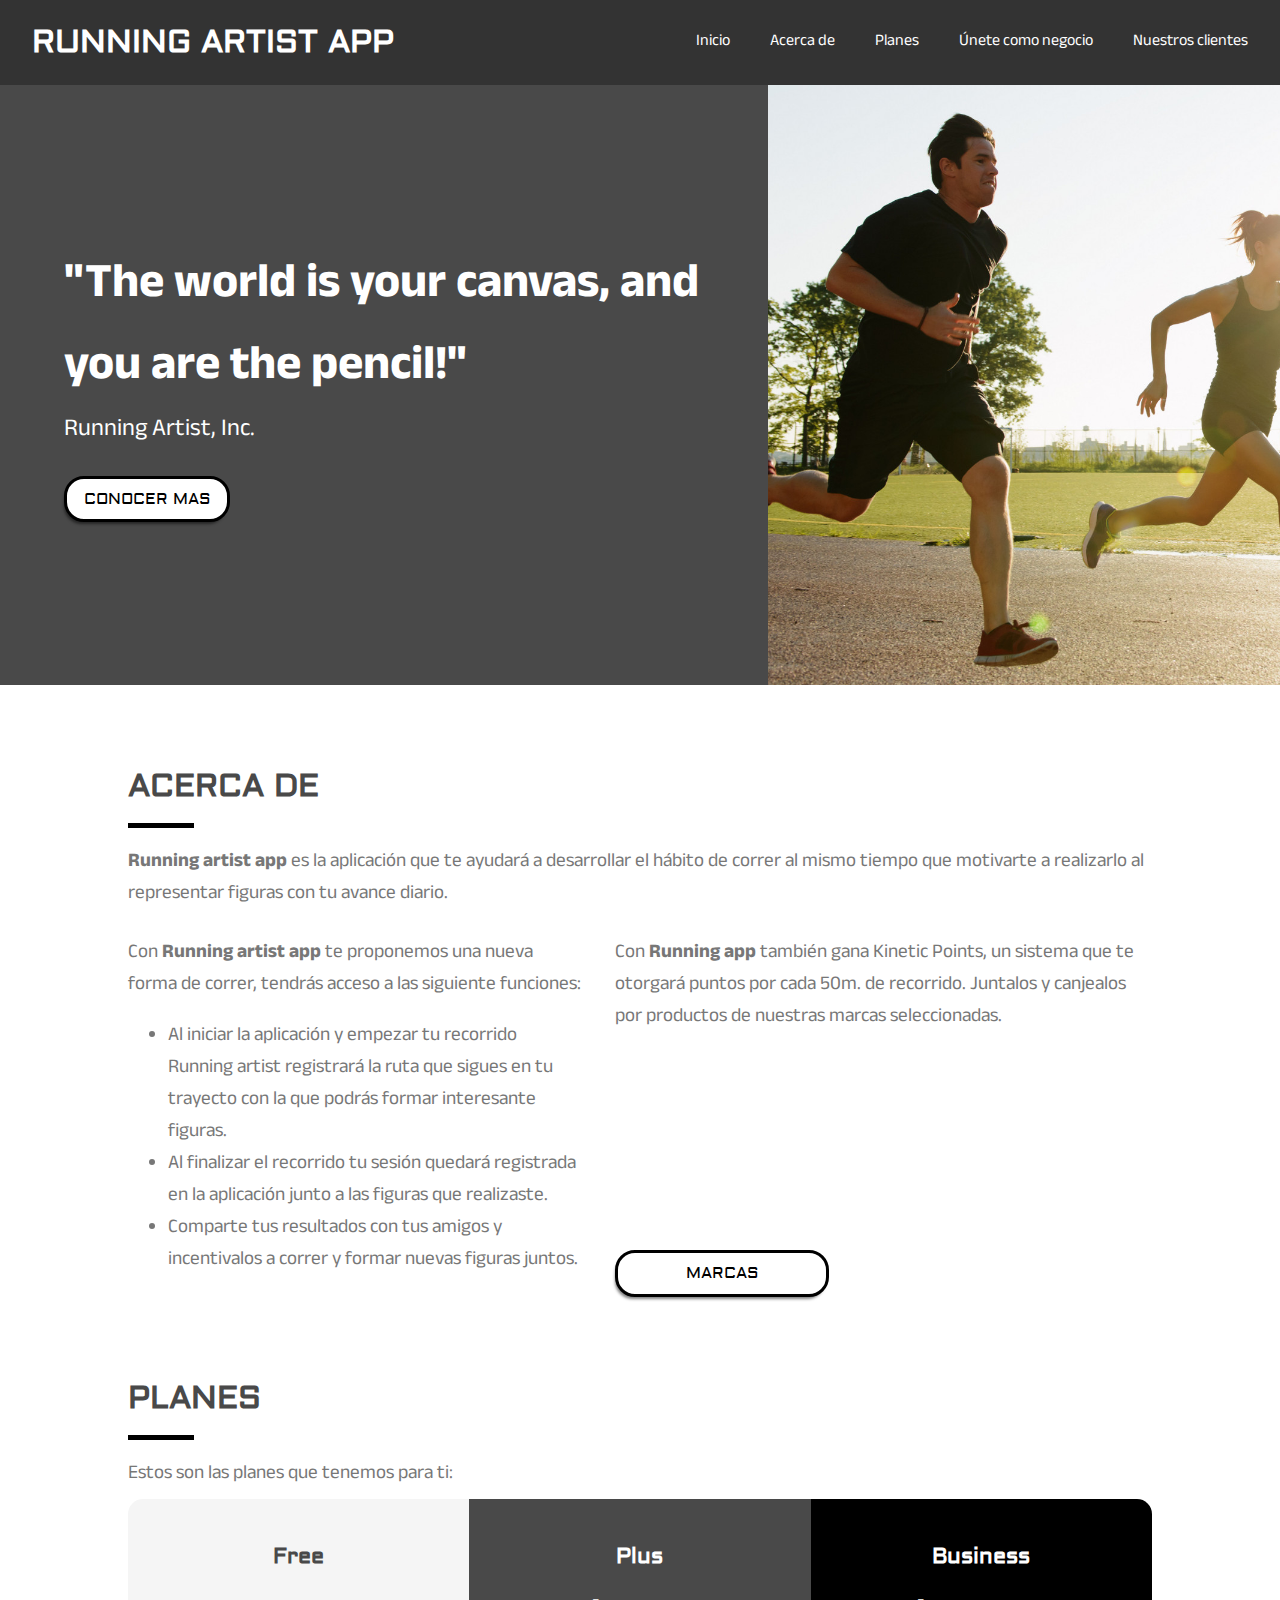
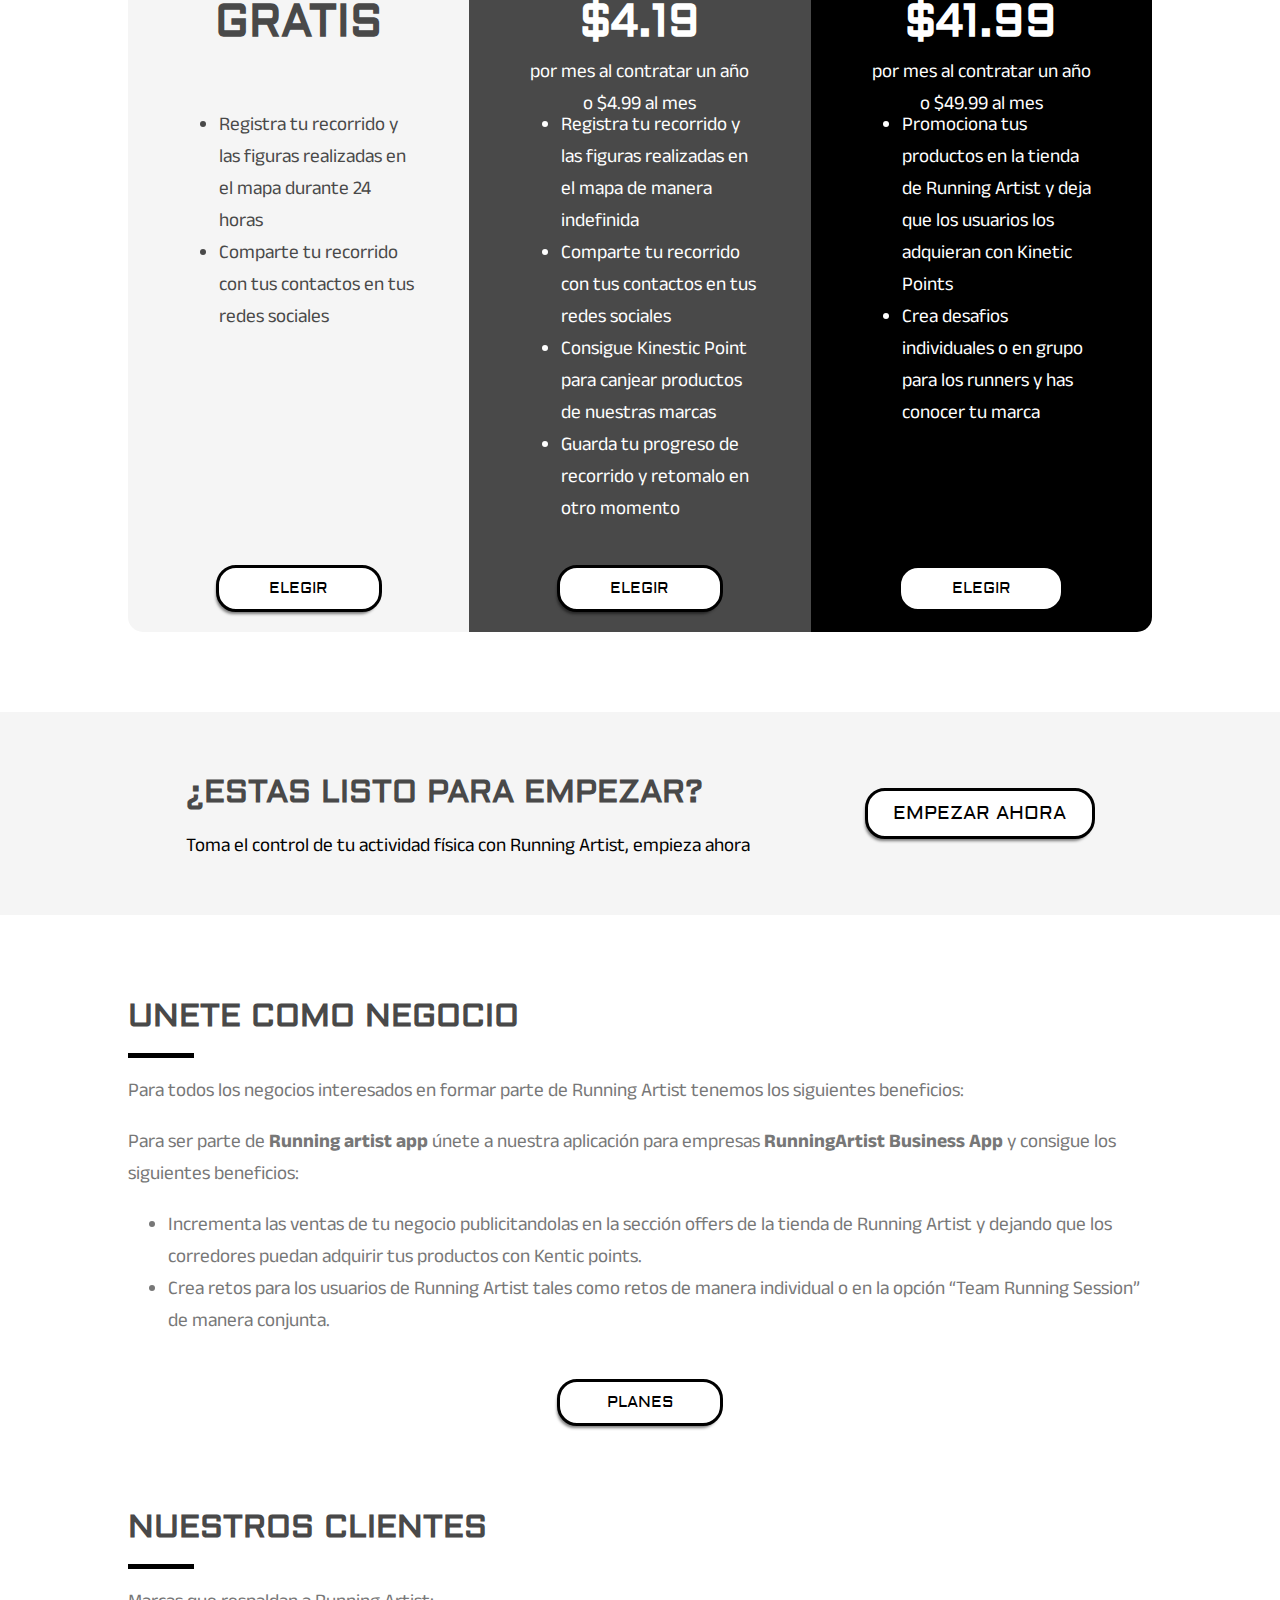
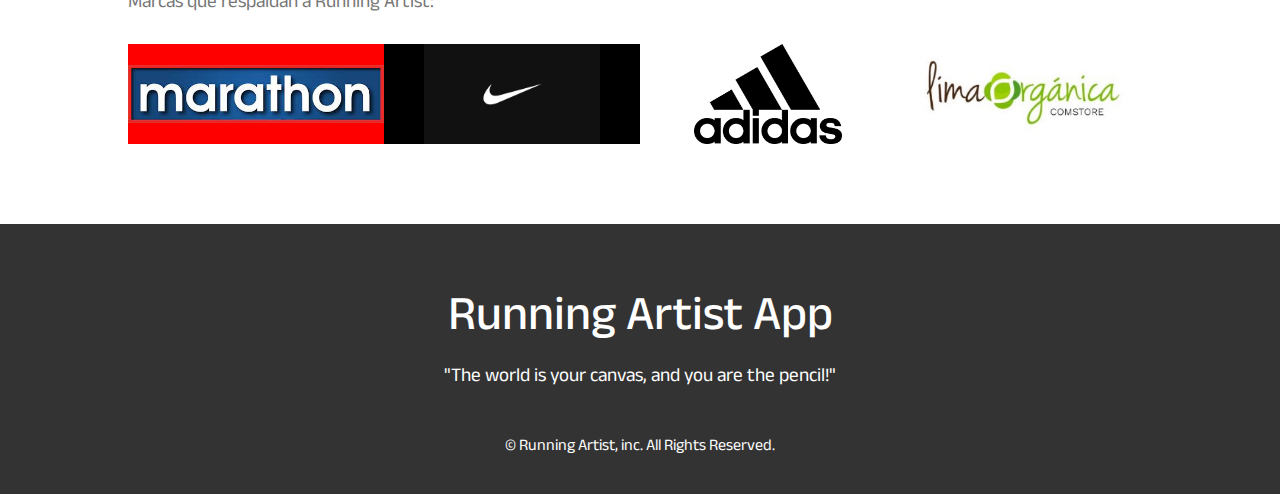
==== 7/landing-page-running-bio-ver/index.html @ c0a00f47 "feat: added landing page" ====
<!DOCTYPE html>
<html lang="en">

<head>
    <meta charset="UTF-8">
    <meta http-equiv="X-UA-Compatible" content="IE=edge">
    <meta name="viewport" content="width=device-width, initial-scale=1.0">
    <link rel="stylesheet" href="styles/style.css">
    <title>Running artist app</title>
</head>

<body>
    <div class="menu">
        <div><a href="#nav">Inicio</a></div>
        <div><a href="#about">Acerca de</a></div>
        <div><a href="#plan">Planes</a></div>
        <div><a href="#negocio">Únete como negocio</a></div>
        <div><a href="#clients">Nuestros clientes</a></div>
    </div>
    <div class="container">
        <nav class="navigation">
            <h1 class="navigation__title aldrich-text">RUNNING ARTIST APP</h1>
            <div class="navigation__content">
                <div class="navigation__content-inicio"><a href="#nav">Inicio</a></div>
                <div class="navigation__content-about"><a href="#about">Acerca de</a></div>
                <div class="navigation__content-plan"><a href="#plan">Planes</a></div>
                <div class="navigation__content-negocio"><a href="#negocio">Únete como negocio</a></div>
                <div class="navigation__content-our-clients"><a href="#clients">Nuestros clientes</a></div>
            </div>
            <div class="navigation__mobile">
                <span class="line1__navigation"></span>
                <span class="line2__navigation"></span>
                <span class="line3__navigation"></span>
            </div>
        </nav>
        <section class="hero">
            <div class="hero__content">
                <h1 class="hero__content-title" id="nav">"The world is your canvas, and you are the pencil!"</h1>
                <p class="hero__content-foot">Running Artist, Inc.</p>
                <div class="button_light aldrich-text"><a href="#call">CONOCER MAS</a></div>
            </div>
            <img src="images/pareja-corriendo.jpg" class="hero__image"></img>
        </section>
        <section class="content">
            <div class="content__about">
                <h2 class="content-title" id="about">ACERCA DE</h2>
                <div class="content-divider"></div>
                <p class="content-description"><b>Running artist app</b> es la aplicación que te ayudará a desarrollar
                    el hábito de correr al mismo tiempo que motivarte a realizarlo al representar figuras con tu avance
                    diario.</p>
                <div class="content__about-part">
                    <div class="content__about-part-one">
                        <p>Con <b>Running artist app</b> te proponemos una nueva forma de correr, tendrás acceso a las
                            siguiente funciones:</p>
                        <ul>
                            <li>Al iniciar la aplicación y empezar tu recorrido Running artist registrará la ruta que
                                sigues en tu trayecto con la que podrás formar interesante figuras.</li>
                            <li>Al finalizar el recorrido tu sesión quedará registrada en la aplicación junto a las
                                figuras que realizaste.</li>
                            <li>Comparte tus resultados con tus amigos y incentivalos a correr y formar nuevas figuras
                                juntos.</li>
                        </ul>
                    </div>
                    <div class="content__about-part-two">
                        <p>Con <b>Running app</b> también gana Kinetic Points, un sistema que te otorgará puntos por
                            cada 50m. de recorrido. Juntalos y canjealos por productos de nuestras marcas seleccionadas.
                        </p>
                        <div class="content__about-part-two__button button_light aldrich-text"><a href="#clients">MARCAS</a></div>
                    </div>
                </div>
            </div>
            <div class="content__plan">
                <h2 class="content-title" id="plan">PLANES</h2>
                <div class="content-divider"></div>
                <p class="content-description">Estos son las planes que tenemos para ti:</p>
                <div class="price-table">
                    <div class="price-table__free">
                        <div>
                            <div class="price-table__head">
                                <h3 class="price-table__free-head aldrich-text">Free</h3>
                                <h2 class="price-table-title aldrich-text">GRATIS</h2>
                            </div>
                            <ul class="price-table__free-description">
                                <li>Registra tu recorrido y las figuras realizadas en el mapa durante 24 horas</li>
                                <li>
                                    Comparte tu recorrido con tus contactos en tus redes sociales
                                </li>
                            </ul>
                        </div>
                        <div class="price-table__button button_light aldrich-text">ELEGIR</div>
                    </div>
                    <div class="price-table__plus">
                        <div>
                            <div class="price-table__head">
                                <h3 class="price-table__plus-head aldrich-text">Plus</h3>
                                <div class="price-table__plus-title">
                                    <h2 class="price-table-title aldrich-text">$4.19</h2>
                                    <p>por mes al contratar un año</p>
                                    <p>o $4.99 al mes</p>
                                </div>
                            </div>
                            <ul class="price-table__plus-description">
                                <li>Registra tu recorrido y las figuras realizadas en el mapa de manera indefinida</li>
                                <li>
                                    Comparte tu recorrido con tus contactos en tus redes sociales
                                </li>
                                <li>Consigue Kinestic Point para canjear productos de nuestras marcas</li>
                                <li>Guarda tu progreso de recorrido y retomalo en otro momento</li>
                            </ul>
                        </div>
                        <div class="price-table__button button_light aldrich-text">ELEGIR</div>
                    </div>
                    <div class="price-table__business">
                        <div>
                            <div class="price-table__head">
                                <h3 class="price-table__business-head aldrich-text">Business</h3>
                                <div class="price-table__business-title">
                                    <h2 class="price-table-title aldrich-text">$41.99</h2>
                                    <p>por mes al contratar un año</p>
                                    <p>o $49.99 al mes</p>
                                </div>
                            </div>
                            <ul class="price-table__business-description">
                                <li>Promociona tus productos en la tienda de Running Artist y deja que los usuarios los
                                    adquieran con Kinetic Points</li>
                                <li>Crea desafios individuales o en grupo para los runners y has conocer tu marca</li>
                            </ul>
                        </div>
                        <div class="price-table__button button_light aldrich-text">ELEGIR</div>
                    </div>
                </div>
            </div>
            <div class="content__call-to-action">
                <div>
                    <div>
                        <h2 class="content-title" id="call">¿ESTAS LISTO PARA EMPEZAR?</h2>
                        <p>Toma el control de tu actividad física con Running Artist, empieza ahora</p>
                    </div>
                    <div class="content__call-to-action__button button_light aldrich-text">EMPEZAR AHORA</div>
                </div>
            </div>
            <div class="content__negocio">
                <h2 class="content-title" id="negocio">UNETE COMO NEGOCIO</h2>
                <div class="content-divider"></div>
                <div>
                    <p class="content-description">Para todos los negocios interesados en formar parte de Running Artist
                        tenemos los siguientes beneficios:</p>
                    <p class="content-description">Para ser parte de <b>Running artist app</b> únete a nuestra
                        aplicación para empresas <b>RunningArtist Business App</b> y consigue los siguientes beneficios:
                    </p>
                    <ul class="content-description">
                        <li>Incrementa las ventas de tu negocio publicitandolas en la sección offers de la tienda de
                            Running Artist y dejando que los corredores puedan adquirir tus productos con Kentic points.
                        </li>
                        <li>Crea retos para los usuarios de Running Artist tales como retos de manera individual o en la
                            opción “Team Running Session” de manera conjunta.</li>
                    </ul>
                </div>
                <div class="content__negocio-button button_light aldrich-text"><a href="#plan">PLANES</a></div>
            </div>
            <div class="content__our-clients">
                <h2 class="content-title" id="clients">NUESTROS CLIENTES</h2>
                <div class="content-divider"></div>
                <p class="content-description">Marcas que respaldan a Running Artist:</p>
                <div class="clients-table">
                    <img src="images/marathon.jpg" class="clients-table-maraton"></img>
                    <img src="images/nike.jpg" class="clients-table-nike"></img>
                    <img src="images/adidas.png" class="clients-table-adidas"></img>
                    <img src="images/limaorganica.jpg" class="clients-table-lima-organica"></img>
                </div>
            </div>
        </section>
        <footer class="footer">
            <div>
                <h2 class="footer-title">Running Artist App</h2>
                <p class="footer-description">"The world is your canvas, and you are the pencil!"</p>
                <p class="footer-foot">© Running Artist, inc. All Rights Reserved.</p>
            </div>
        </footer>
    </div>
    <script src="js/app.js"></script>
</body>

</html>
---- 7/landing-page-running-bio-ver/styles/style.css ----
@import url('https://fonts.googleapis.com/css2?family=Aldrich&family=Anek+Devanagari:wght@300;400;700&display=swap');

:root {
    --dark-gray: #333333;
    --text-gray: #777777;
    --gray: #494949;
    --light-gray: #A4A4A4;
    --extra-light-gray: #F5F5F5;
    --black: #000;
    --white: #fff;
}

body {
    margin: 0;
    padding: 0;
    font-family: 'Anek Devanagari', sans-serif;
}

a {
    color: #000;
    text-decoration: none;
}

body::-webkit-scrollbar {
    width: 8px;
}
  
body::-webkit-scrollbar-track {
    background: var(--extra-light-gray);
}
  
body::-webkit-scrollbar-thumb {
    background-color: var(--light-gray);
    border-radius: 25px;
}

.aldrich-text {
    font-family: 'Aldrich', sans-serif;
}

.navigation {
    display: flex;
    position: sticky;
    z-index: 3;
    top: 0;
    padding: 0 2rem;
    justify-content: space-between;
    align-items: center;
    background-color: var(--dark-gray);
    color: var(--white);
}

.navigation__content {
    display: flex;
    gap: 2.5rem;
    align-items: center;
}

.navigation a {
    color: #fff;
    text-decoration: none;
}

/*hamburguer menu*/
.navigation__mobile {
    width: 30px;
    height: 30px;
    display: none;
    cursor: pointer;
}

.navigation__mobile span {
    display: block;
    width: 100%;
    height: 2px;
    background: var(--white);
    margin-top: 6px;
    transform-origin: 0 100%;
    transition: all 300ms;
}

.activeline1__navigation {
    transform: rotate(45deg) translate(-2px, 1px);
}

.activeline2__navigation {
    opacity: 0;
    margin-left: -30px;
}

.activeline3__navigation {
    transform: rotate(-45deg) translate(-4px, 2px);
}

.menu {
    display: none;
    transition: all 300ms;
}

.menu div {
    margin-bottom: 1rem;
}

.menu a {
    font-size: 1.2rem;
    color: white;
}

.menu__active {
    display: block;
    position: fixed;
    z-index: 2;
    height: 100vh;
    min-height: 120px;
    width: 260px;
    padding: 5rem 2rem;
    box-sizing: border-box;
    background-color: var(--dark-gray);
}

.hero {
    display: flex;
}

.hero__content {
    display: flex;
    flex-direction: column;
    justify-content: center;
    width: 65%;
    padding: 0 5%;
    background-color: var(--gray);
    color: var(--white);
}

.hero__content-title {
    margin: 0;
    font-size: 3rem;
}

.hero__content-foot {
    font-size: 1.5rem;
    margin-top: 0;
}

.button_light {
    background-color: var(--white);
    color: var(--black);
    text-align: center;
    width: 10rem;
    padding: 0.6rem 0;
    border: 3px var(--black) solid;
    border-radius: 20px;
    box-shadow: -2px 4px 3px -2px rgba(0,0,0,0.5);
    cursor: pointer;
}

.hero__image {
    width: 40%;
    height: 600px;
    object-fit: cover;
    object-position: -90px;
}

.content {
    padding: 0 10%;
    font-size: 1.2rem;
}

.content > div {
    margin-top: 5rem;
}

.content-title {
    font-family: 'Aldrich', sans-serif;
    font-size: 2rem;
    color: var(--gray);
    margin-bottom: 1rem;
}

.content-divider {
    height: 5px;
    width: 66px;
    background-color: var(--black);
}

.content__about {
    color: var(--text-gray);
}

.content-description {
    line-height: 2rem;
    margin-bottom: 0.5rem;
    color: var(--text-gray);
}

.content__about-part {
    display: flex;
    gap: 30px;
}

.content__about-part-two {
    position: relative;
    z-index: -1;
    min-height: 140px;
}

.content__about-part-two__button {
    position: absolute;
    bottom: 0;
    z-index: -1;
    font-size: 1rem;
    width: 13rem;
}

.price-table {
    display: flex;
}

.price-table > div {
    padding: 2% 5%;
    width: 33%;
    display: flex;
    flex-direction: column;
    justify-content: space-between;
}

.price-table ul {
    margin-bottom: 2.4rem;
}

.price-table__button {
    font-size: 1rem;
    align-self: center;
}

.price-table__head {
    text-align: center;
    height: 150px;
}

.price-table__head p {
    margin: 0;
}

.price-table__free {
    background-color: var(--extra-light-gray);
    color: var(--gray);
    border-radius: 15px 0 0 15px;
}

.price-table-title {
    font-size: 2.8rem;
    margin-top: 0;
    margin-bottom: 0.5rem;
}

.price-table__plus {
    background-color: var(--gray);
    color: var(--white);
}

.price-table__business {
    background-color: var(--black);
    color: var(--white);
    border-radius: 0 15px 15px 0;
}

.content__negocio-button {
    margin: 2.5rem auto 0 auto;
    font-size: 1rem;
}

.content__call-to-action {
    background-color: var(--extra-light-gray);
    width: 100vw;
    margin-left: calc(50% - 50vw);
    padding: 2rem 0;
}

.content__call-to-action > div {
    padding: 0 10%;
    font-size: 1.2rem;
    display: flex;
    justify-content: space-around;
    align-items: center;
}

.content__call-to-action__button {
    width: 14rem;
}

.clients-table {
    margin-top: 1.5rem;
    display: flex;
}

.clients-table img {
    width: 25%;
    height: 100px;
    object-fit: contain;
}

.clients-table-maraton {
    background-color: red;
}

.clients-table-nike {
    background-color: var(--black);
}

.footer {
    margin-top: 5rem;
    background-color: var(--dark-gray);
    height: 30vh;
    text-align: center;
    display: flex;
    flex-direction: column;
}

.footer > div {
    color: var(--white);
    margin: auto 0;
}

.footer-title {
    font-size: 3rem;
    font-weight: 500;
    margin-bottom: 0;
}

.footer-description {
    font-size: 1.2rem;
    margin-top: 0;
    margin-bottom: 2.5rem;
}

@media screen and (max-width: 700px) {
    .navigation__content {
        display: none;
    }

    .navigation__mobile {
        display: inline;
    }

    .content__about-part {
        flex-direction: column;
        gap: 0;
    }
    
    .price-table {
        flex-direction: column;
    }

    .price-table > div {
        width: 93%;
    }

    .price-table__free {
        border-radius: 15px 15px 0 0;
    }

    .price-table__business {
        border-radius: 0 0 15px 15px;
    }

    .price-table__button {
        margin-bottom: 1.5rem;
    }
}
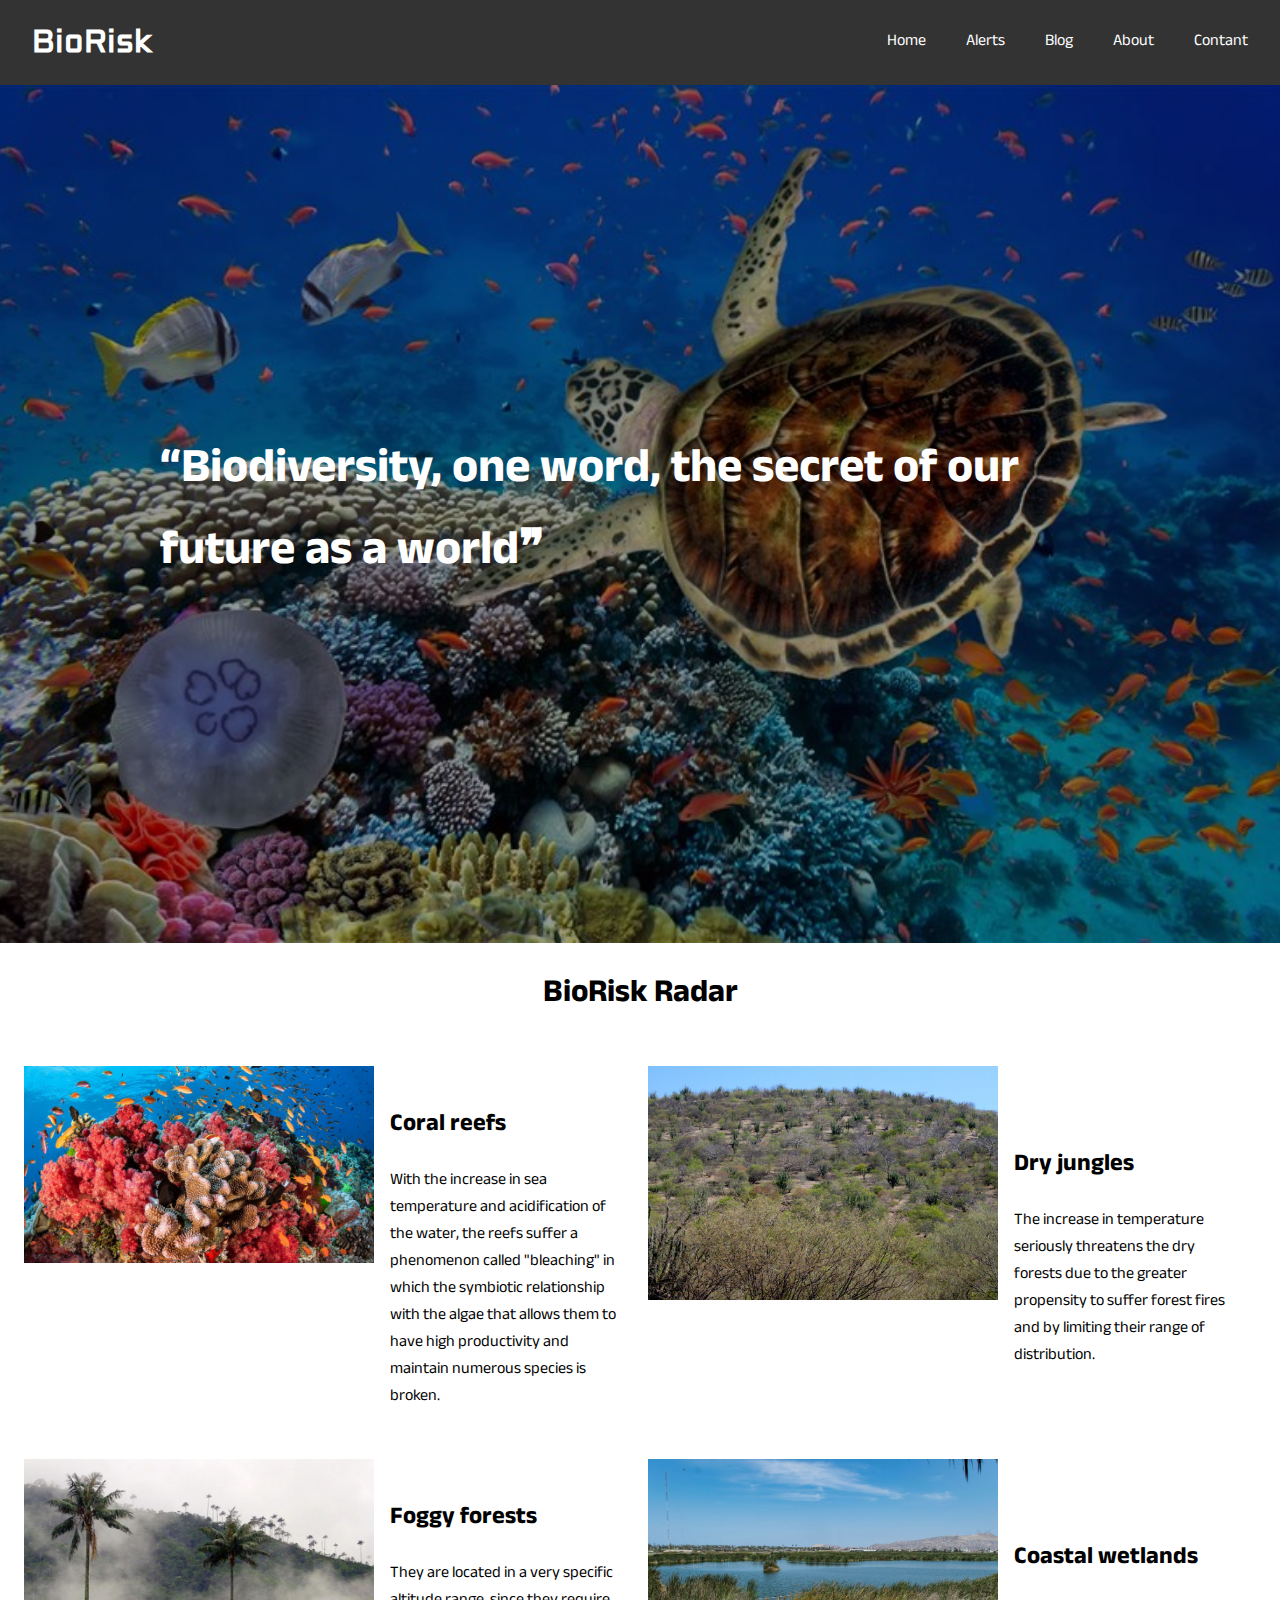
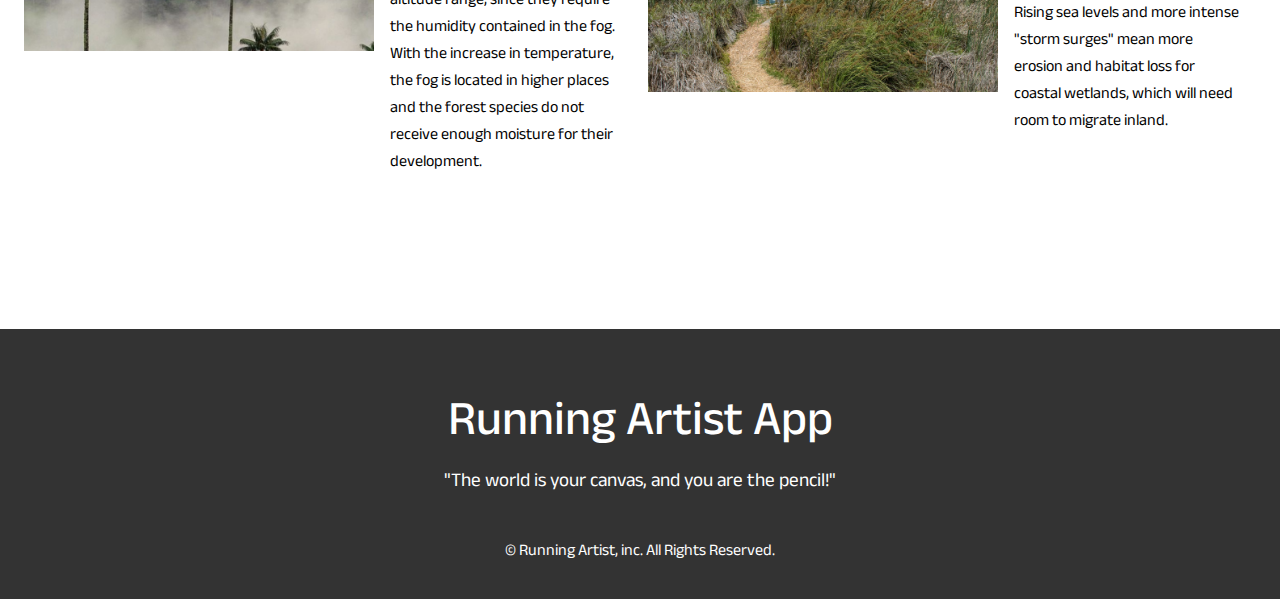
==== commit 1f4065e8: "finish" ====
--- a/7/landing-page-running-bio-ver/index.html
+++ b/7/landing-page-running-bio-ver/index.html
@@ -11,21 +11,21 @@
 
 <body>
     <div class="menu">
-        <div><a href="#nav">Inicio</a></div>
-        <div><a href="#about">Acerca de</a></div>
-        <div><a href="#plan">Planes</a></div>
-        <div><a href="#negocio">Únete como negocio</a></div>
-        <div><a href="#clients">Nuestros clientes</a></div>
+        <div class="navigation__content-inicio"><a href="#nav">Home</a></div>
+        <div class="navigation__content-about"><a href="#about">Alerts</a></div>
+        <div class="navigation__content-plan"><a href="#plan">Blog</a></div>
+        <div class="navigation__content-negocio"><a href="#negocio">About</a></div>
+        <div class="navigation__content-our-clients"><a href="#clients">Contant</a></div>
     </div>
     <div class="container">
         <nav class="navigation">
-            <h1 class="navigation__title aldrich-text">RUNNING ARTIST APP</h1>
+            <h1 class="navigation__title aldrich-text">BioRisk</h1>
             <div class="navigation__content">
-                <div class="navigation__content-inicio"><a href="#nav">Inicio</a></div>
-                <div class="navigation__content-about"><a href="#about">Acerca de</a></div>
-                <div class="navigation__content-plan"><a href="#plan">Planes</a></div>
-                <div class="navigation__content-negocio"><a href="#negocio">Únete como negocio</a></div>
-                <div class="navigation__content-our-clients"><a href="#clients">Nuestros clientes</a></div>
+                <div class="navigation__content-inicio"><a href="#nav">Home</a></div>
+                <div class="navigation__content-about"><a href="#about">Alerts</a></div>
+                <div class="navigation__content-plan"><a href="#plan">Blog</a></div>
+                <div class="navigation__content-negocio"><a href="#negocio">About</a></div>
+                <div class="navigation__content-our-clients"><a href="#clients">Contant</a></div>
             </div>
             <div class="navigation__mobile">
                 <span class="line1__navigation"></span>
@@ -35,138 +35,61 @@
         </nav>
         <section class="hero">
             <div class="hero__content">
-                <h1 class="hero__content-title" id="nav">"The world is your canvas, and you are the pencil!"</h1>
-                <p class="hero__content-foot">Running Artist, Inc.</p>
-                <div class="button_light aldrich-text"><a href="#call">CONOCER MAS</a></div>
+                <h2 class="hero__content-title" id="nav">“Biodiversity, one word, the secret of our future as a world❞</h2>
             </div>
-            <img src="images/pareja-corriendo.jpg" class="hero__image"></img>
         </section>
-        <section class="content">
-            <div class="content__about">
-                <h2 class="content-title" id="about">ACERCA DE</h2>
-                <div class="content-divider"></div>
-                <p class="content-description"><b>Running artist app</b> es la aplicación que te ayudará a desarrollar
-                    el hábito de correr al mismo tiempo que motivarte a realizarlo al representar figuras con tu avance
-                    diario.</p>
-                <div class="content__about-part">
-                    <div class="content__about-part-one">
-                        <p>Con <b>Running artist app</b> te proponemos una nueva forma de correr, tendrás acceso a las
-                            siguiente funciones:</p>
-                        <ul>
-                            <li>Al iniciar la aplicación y empezar tu recorrido Running artist registrará la ruta que
-                                sigues en tu trayecto con la que podrás formar interesante figuras.</li>
-                            <li>Al finalizar el recorrido tu sesión quedará registrada en la aplicación junto a las
-                                figuras que realizaste.</li>
-                            <li>Comparte tus resultados con tus amigos y incentivalos a correr y formar nuevas figuras
-                                juntos.</li>
-                        </ul>
+        <section class="radar">
+            <h2 class="radar_title">BioRisk Radar</h2>
+            <div class="cards">
+                <div class="card">
+                    <div class="card_image">
+                        <img src="images/coral-reefs.jpg" width="350" alt="Image of Coral reefs">
                     </div>
-                    <div class="content__about-part-two">
-                        <p>Con <b>Running app</b> también gana Kinetic Points, un sistema que te otorgará puntos por
-                            cada 50m. de recorrido. Juntalos y canjealos por productos de nuestras marcas seleccionadas.
+                    <div class="card_content">
+                        <h3 class="card_content-title">Coral reefs</h3>
+                        <p class="card_content-summary">
+                            With the increase in sea temperature and acidification of the water, the reefs suffer a phenomenon called 
+                            "bleaching" in which the symbiotic relationship with the algae that allows them to have high productivity 
+                            and maintain numerous species is broken.
                         </p>
-                        <div class="content__about-part-two__button button_light aldrich-text"><a href="#clients">MARCAS</a></div>
                     </div>
                 </div>
-            </div>
-            <div class="content__plan">
-                <h2 class="content-title" id="plan">PLANES</h2>
-                <div class="content-divider"></div>
-                <p class="content-description">Estos son las planes que tenemos para ti:</p>
-                <div class="price-table">
-                    <div class="price-table__free">
-                        <div>
-                            <div class="price-table__head">
-                                <h3 class="price-table__free-head aldrich-text">Free</h3>
-                                <h2 class="price-table-title aldrich-text">GRATIS</h2>
-                            </div>
-                            <ul class="price-table__free-description">
-                                <li>Registra tu recorrido y las figuras realizadas en el mapa durante 24 horas</li>
-                                <li>
-                                    Comparte tu recorrido con tus contactos en tus redes sociales
-                                </li>
-                            </ul>
-                        </div>
-                        <div class="price-table__button button_light aldrich-text">ELEGIR</div>
+                <div class="card">
+                    <div class="card_image">
+                        <img src="images/dry-jungles.jpg" width="350" alt="Image of dry jungles">
                     </div>
-                    <div class="price-table__plus">
-                        <div>
-                            <div class="price-table__head">
-                                <h3 class="price-table__plus-head aldrich-text">Plus</h3>
-                                <div class="price-table__plus-title">
-                                    <h2 class="price-table-title aldrich-text">$4.19</h2>
-                                    <p>por mes al contratar un año</p>
-                                    <p>o $4.99 al mes</p>
-                                </div>
-                            </div>
-                            <ul class="price-table__plus-description">
-                                <li>Registra tu recorrido y las figuras realizadas en el mapa de manera indefinida</li>
-                                <li>
-                                    Comparte tu recorrido con tus contactos en tus redes sociales
-                                </li>
-                                <li>Consigue Kinestic Point para canjear productos de nuestras marcas</li>
-                                <li>Guarda tu progreso de recorrido y retomalo en otro momento</li>
-                            </ul>
-                        </div>
-                        <div class="price-table__button button_light aldrich-text">ELEGIR</div>
-                    </div>
-                    <div class="price-table__business">
-                        <div>
-                            <div class="price-table__head">
-                                <h3 class="price-table__business-head aldrich-text">Business</h3>
-                                <div class="price-table__business-title">
-                                    <h2 class="price-table-title aldrich-text">$41.99</h2>
-                                    <p>por mes al contratar un año</p>
-                                    <p>o $49.99 al mes</p>
-                                </div>
-                            </div>
-                            <ul class="price-table__business-description">
-                                <li>Promociona tus productos en la tienda de Running Artist y deja que los usuarios los
-                                    adquieran con Kinetic Points</li>
-                                <li>Crea desafios individuales o en grupo para los runners y has conocer tu marca</li>
-                            </ul>
-                        </div>
-                        <div class="price-table__button button_light aldrich-text">ELEGIR</div>
+                    <div class="card_content">
+                        <h3 class="card_content-title">Dry jungles</h3>
+                        <p class="card_content-summary">
+                            The increase in temperature seriously threatens the dry forests due to the greater propensity to suffer forest 
+                            fires and by limiting their range of distribution.
+                        </p>
                     </div>
                 </div>
-            </div>
-            <div class="content__call-to-action">
-                <div>
-                    <div>
-                        <h2 class="content-title" id="call">¿ESTAS LISTO PARA EMPEZAR?</h2>
-                        <p>Toma el control de tu actividad física con Running Artist, empieza ahora</p>
+                <div class="card">
+                    <div class="card_image">
+                        <img src="images/foggy-forests.jpg" width="350" alt="Image of foggy forests">
                     </div>
-                    <div class="content__call-to-action__button button_light aldrich-text">EMPEZAR AHORA</div>
+                    <div class="card_content">
+                        <h3 class="card_content-title">Foggy forests</h3>
+                        <p class="card_content-summary">
+                            They are located in a very specific altitude range, since they require the humidity contained in the fog. 
+                            With the increase in temperature, the fog is located in higher places and the forest species do not receive 
+                            enough moisture for their development.
+                        </p>
+                    </div>
                 </div>
-            </div>
-            <div class="content__negocio">
-                <h2 class="content-title" id="negocio">UNETE COMO NEGOCIO</h2>
-                <div class="content-divider"></div>
-                <div>
-                    <p class="content-description">Para todos los negocios interesados en formar parte de Running Artist
-                        tenemos los siguientes beneficios:</p>
-                    <p class="content-description">Para ser parte de <b>Running artist app</b> únete a nuestra
-                        aplicación para empresas <b>RunningArtist Business App</b> y consigue los siguientes beneficios:
-                    </p>
-                    <ul class="content-description">
-                        <li>Incrementa las ventas de tu negocio publicitandolas en la sección offers de la tienda de
-                            Running Artist y dejando que los corredores puedan adquirir tus productos con Kentic points.
-                        </li>
-                        <li>Crea retos para los usuarios de Running Artist tales como retos de manera individual o en la
-                            opción “Team Running Session” de manera conjunta.</li>
-                    </ul>
-                </div>
-                <div class="content__negocio-button button_light aldrich-text"><a href="#plan">PLANES</a></div>
-            </div>
-            <div class="content__our-clients">
-                <h2 class="content-title" id="clients">NUESTROS CLIENTES</h2>
-                <div class="content-divider"></div>
-                <p class="content-description">Marcas que respaldan a Running Artist:</p>
-                <div class="clients-table">
-                    <img src="images/marathon.jpg" class="clients-table-maraton"></img>
-                    <img src="images/nike.jpg" class="clients-table-nike"></img>
-                    <img src="images/adidas.png" class="clients-table-adidas"></img>
-                    <img src="images/limaorganica.jpg" class="clients-table-lima-organica"></img>
+                <div class="card">
+                    <div class="card_image">
+                        <img src="images/coastal-wetlands.jpg" width="350" alt="Image of coastal wetlands">
+                    </div>
+                    <div class="card_content">
+                        <h3 class="card_content-title">Coastal wetlands</h3>
+                        <p class="card_content-summary">
+                            Rising sea levels and more intense "storm surges" mean more erosion and habitat loss for coastal wetlands, 
+                            which will need room to migrate inland.
+                        </p>
+                    </div>
                 </div>
             </div>
         </section>
--- a/7/landing-page-running-bio-ver/styles/style.css
+++ b/7/landing-page-running-bio-ver/styles/style.css
@@ -119,27 +119,80 @@
 }
 
 .hero {
-    display: flex;
+    background-image: url("../images/biodiversity.jpeg");
+    background-repeat: no-repeat;
+    background-size: cover;
+    background-position: center;
+    height: calc(100vh - 42px);
 }
 
 .hero__content {
+    width: 100%;
+    height: 100%;
+    background-color: rgba(0,0,0,0.4);
     display: flex;
     flex-direction: column;
     justify-content: center;
-    width: 65%;
-    padding: 0 5%;
-    background-color: var(--gray);
+    align-items: center;
     color: var(--white);
 }
 
 .hero__content-title {
     margin: 0;
     font-size: 3rem;
+    width: 60rem;
 }
 
 .hero__content-foot {
     font-size: 1.5rem;
     margin-top: 0;
+}
+
+.radar_title {
+    text-align: center;
+    font-size: 2rem;
+    font-weight: bold;
+}
+
+.cards {
+    padding: 1rem 1.5rem 2.5rem;
+    display: grid;
+    grid-template-columns: repeat(1, 1fr);
+    gap: 1rem;
+}
+
+@media (min-width: 920px) {
+    .cards {
+        display: grid;
+        grid-template-columns: repeat(2, 1fr);
+    }
+}
+
+.card {
+    display: grid;
+    grid-template-rows: repeat(2, auto);
+}
+
+@media(min-width: 920px) {
+    .card {
+        display: flex;
+    }
+}
+
+.card_image {
+    height: 100%;
+}
+
+.card_content {
+    display: flex;
+    flex-direction: column;
+    justify-content: center;
+    padding: 1rem 1rem;
+}
+
+.card_content-title {
+    font-size: 1.5rem;
+    margin-bottom: 5px;
 }
 
 .button_light {
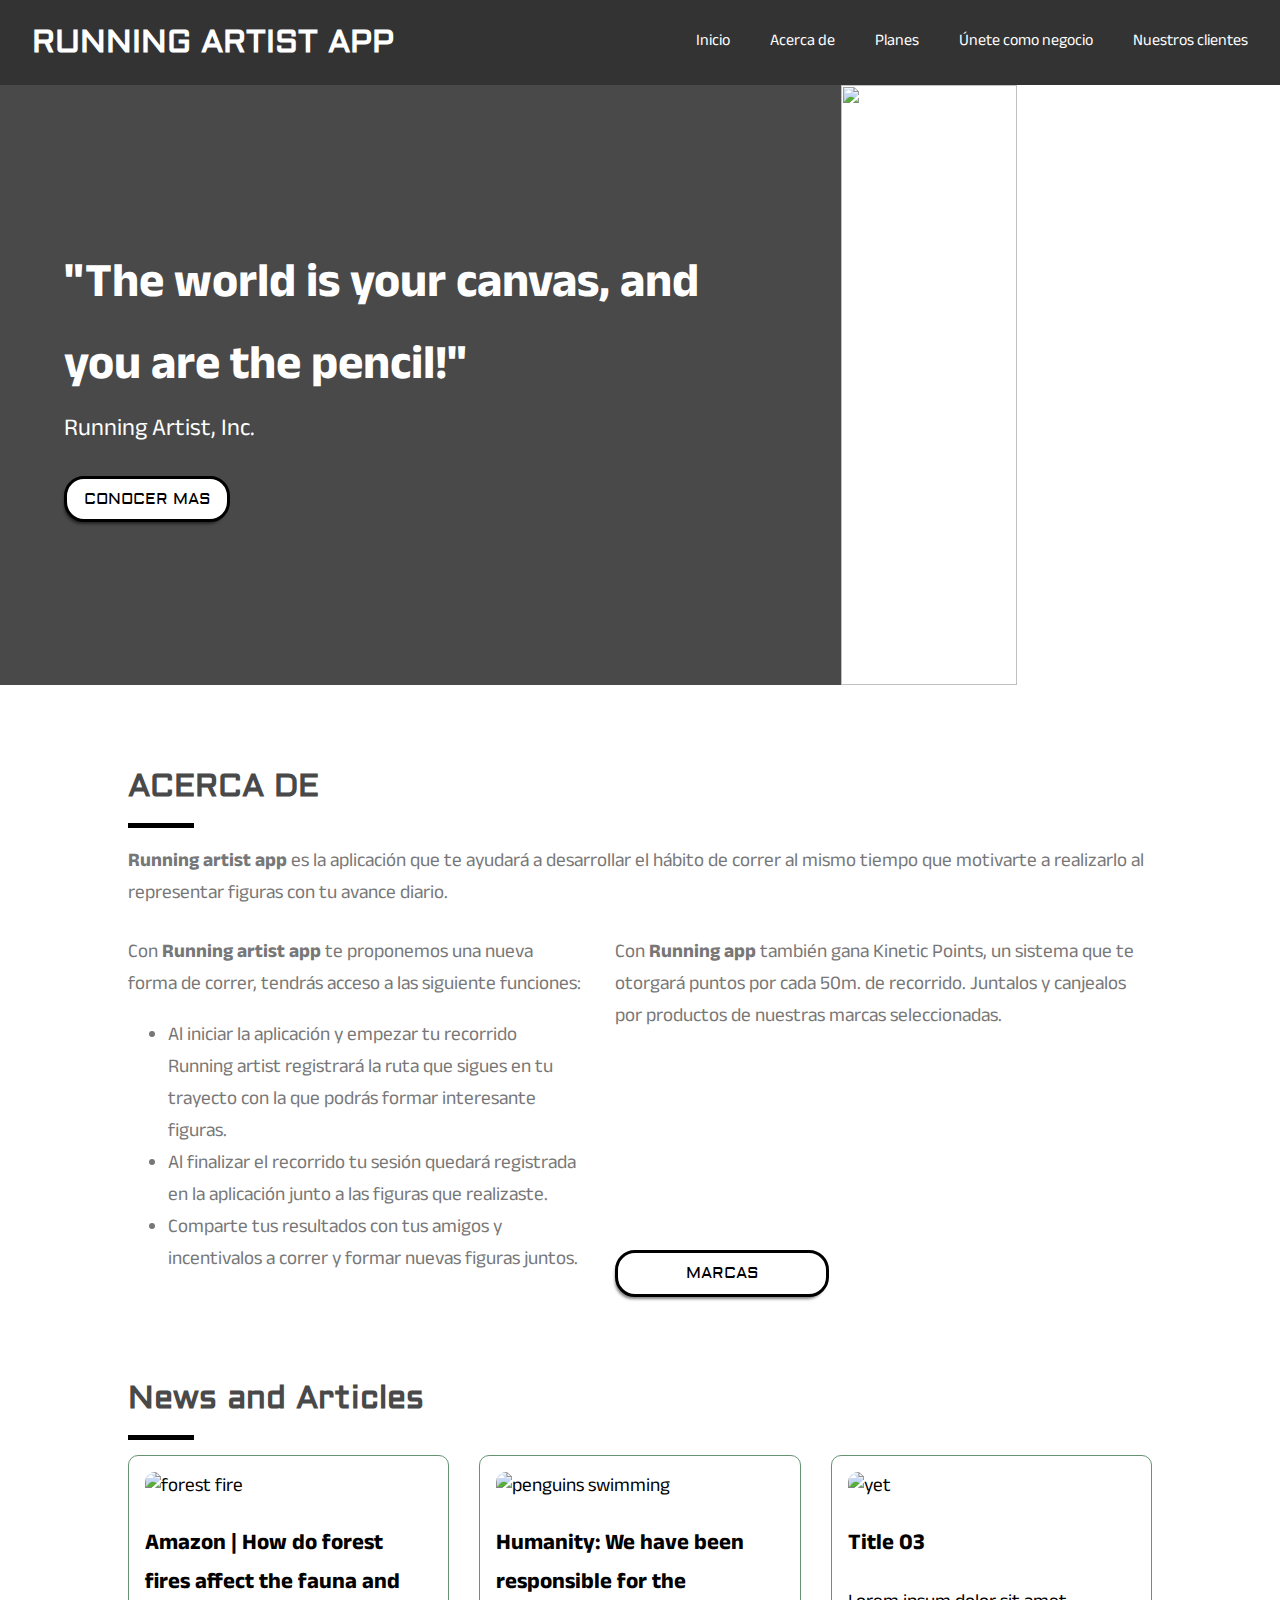
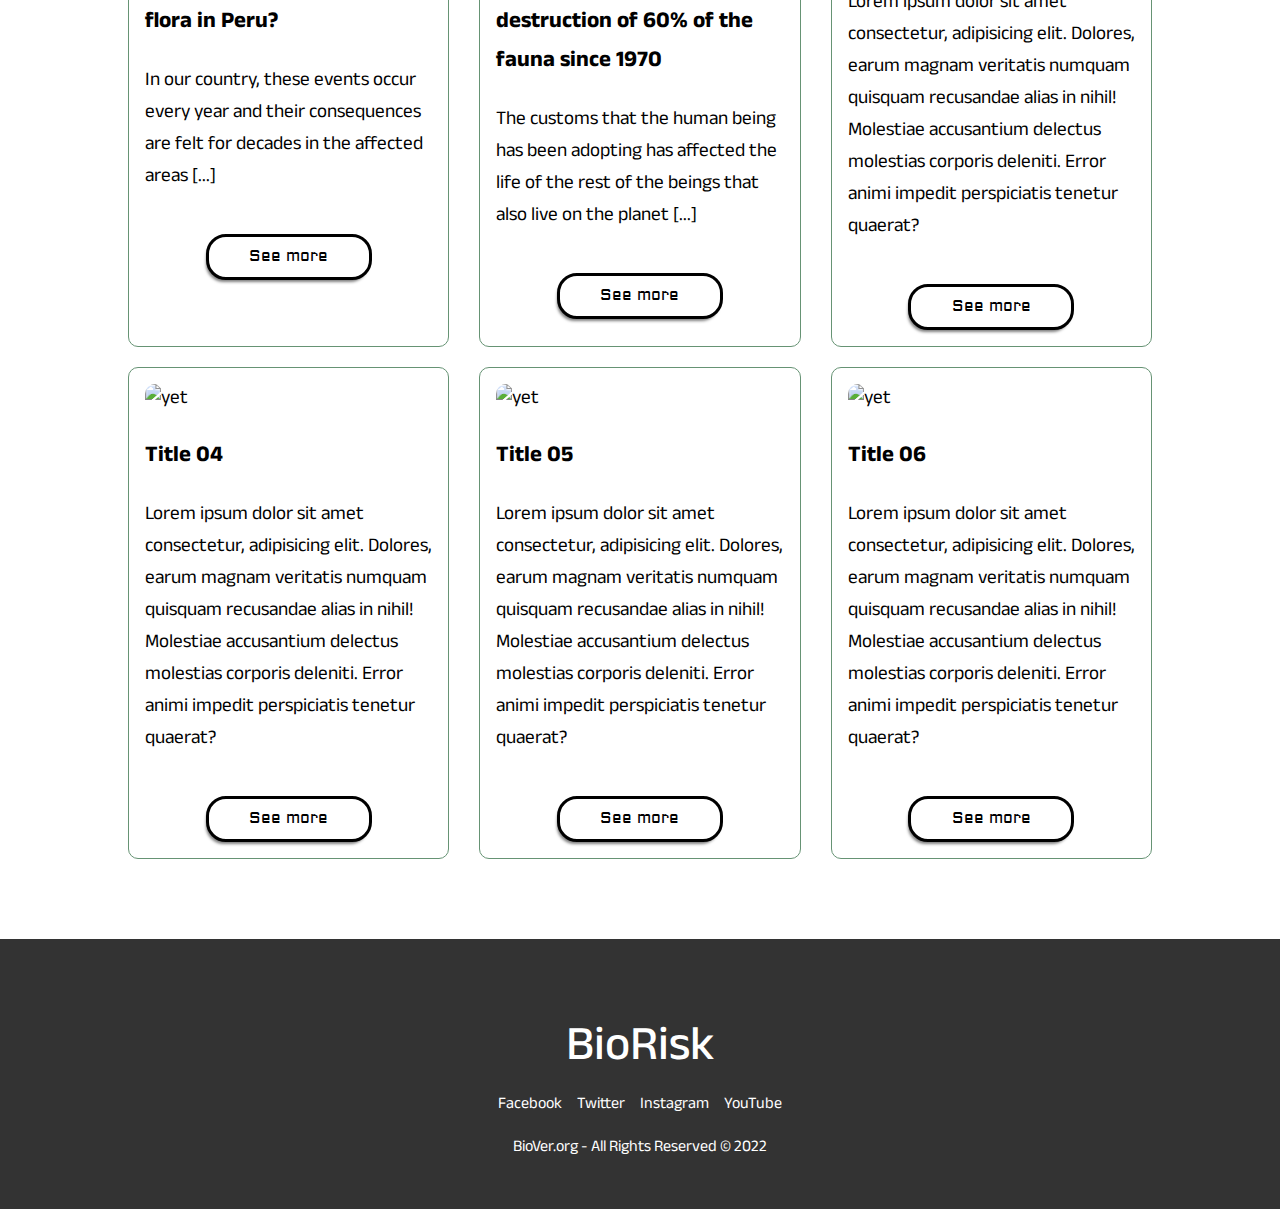
==== commit 1972f08f: "feat: deleted items" ====
--- a/7/landing-page-running-bio-ver/index.html
+++ b/7/landing-page-running-bio-ver/index.html
@@ -11,21 +11,21 @@
 
 <body>
     <div class="menu">
-        <div class="navigation__content-inicio"><a href="#nav">Home</a></div>
-        <div class="navigation__content-about"><a href="#about">Alerts</a></div>
-        <div class="navigation__content-plan"><a href="#plan">Blog</a></div>
-        <div class="navigation__content-negocio"><a href="#negocio">About</a></div>
-        <div class="navigation__content-our-clients"><a href="#clients">Contant</a></div>
+        <div><a href="#nav">Inicio</a></div>
+        <div><a href="#about">Acerca de</a></div>
+        <div><a href="#plan">Planes</a></div>
+        <div><a href="#negocio">Únete como negocio</a></div>
+        <div><a href="#clients">Nuestros clientes</a></div>
     </div>
     <div class="container">
         <nav class="navigation">
-            <h1 class="navigation__title aldrich-text">BioRisk</h1>
+            <h1 class="navigation__title aldrich-text">RUNNING ARTIST APP</h1>
             <div class="navigation__content">
-                <div class="navigation__content-inicio"><a href="#nav">Home</a></div>
-                <div class="navigation__content-about"><a href="#about">Alerts</a></div>
-                <div class="navigation__content-plan"><a href="#plan">Blog</a></div>
-                <div class="navigation__content-negocio"><a href="#negocio">About</a></div>
-                <div class="navigation__content-our-clients"><a href="#clients">Contant</a></div>
+                <div class="navigation__content-inicio"><a href="#nav">Inicio</a></div>
+                <div class="navigation__content-about"><a href="#about">Acerca de</a></div>
+                <div class="navigation__content-plan"><a href="#plan">Planes</a></div>
+                <div class="navigation__content-negocio"><a href="#negocio">Únete como negocio</a></div>
+                <div class="navigation__content-our-clients"><a href="#clients">Nuestros clientes</a></div>
             </div>
             <div class="navigation__mobile">
                 <span class="line1__navigation"></span>
@@ -35,69 +35,93 @@
         </nav>
         <section class="hero">
             <div class="hero__content">
-                <h2 class="hero__content-title" id="nav">“Biodiversity, one word, the secret of our future as a world❞</h2>
+                <h1 class="hero__content-title" id="nav">"The world is your canvas, and you are the pencil!"</h1>
+                <p class="hero__content-foot">Running Artist, Inc.</p>
+                <div class="button_light aldrich-text"><a href="#call">CONOCER MAS</a></div>
             </div>
+            <img src="images/pareja-corriendo.jpg" class="hero__image"></img>
         </section>
-        <section class="radar">
-            <h2 class="radar_title">BioRisk Radar</h2>
-            <div class="cards">
-                <div class="card">
-                    <div class="card_image">
-                        <img src="images/coral-reefs.jpg" width="350" alt="Image of Coral reefs">
+        <section class="content">
+            <div class="content__about">
+                <h2 class="content-title" id="about">ACERCA DE</h2>
+                <div class="content-divider"></div>
+                <p class="content-description"><b>Running artist app</b> es la aplicación que te ayudará a desarrollar
+                    el hábito de correr al mismo tiempo que motivarte a realizarlo al representar figuras con tu avance
+                    diario.</p>
+                <div class="content__about-part">
+                    <div class="content__about-part-one">
+                        <p>Con <b>Running artist app</b> te proponemos una nueva forma de correr, tendrás acceso a las
+                            siguiente funciones:</p>
+                        <ul>
+                            <li>Al iniciar la aplicación y empezar tu recorrido Running artist registrará la ruta que
+                                sigues en tu trayecto con la que podrás formar interesante figuras.</li>
+                            <li>Al finalizar el recorrido tu sesión quedará registrada en la aplicación junto a las
+                                figuras que realizaste.</li>
+                            <li>Comparte tus resultados con tus amigos y incentivalos a correr y formar nuevas figuras
+                                juntos.</li>
+                        </ul>
                     </div>
-                    <div class="card_content">
-                        <h3 class="card_content-title">Coral reefs</h3>
-                        <p class="card_content-summary">
-                            With the increase in sea temperature and acidification of the water, the reefs suffer a phenomenon called 
-                            "bleaching" in which the symbiotic relationship with the algae that allows them to have high productivity 
-                            and maintain numerous species is broken.
+                    <div class="content__about-part-two">
+                        <p>Con <b>Running app</b> también gana Kinetic Points, un sistema que te otorgará puntos por
+                            cada 50m. de recorrido. Juntalos y canjealos por productos de nuestras marcas seleccionadas.
                         </p>
+                        <div class="content__about-part-two__button button_light aldrich-text"><a href="#clients">MARCAS</a></div>
                     </div>
                 </div>
-                <div class="card">
-                    <div class="card_image">
-                        <img src="images/dry-jungles.jpg" width="350" alt="Image of dry jungles">
-                    </div>
-                    <div class="card_content">
-                        <h3 class="card_content-title">Dry jungles</h3>
-                        <p class="card_content-summary">
-                            The increase in temperature seriously threatens the dry forests due to the greater propensity to suffer forest 
-                            fires and by limiting their range of distribution.
-                        </p>
-                    </div>
-                </div>
-                <div class="card">
-                    <div class="card_image">
-                        <img src="images/foggy-forests.jpg" width="350" alt="Image of foggy forests">
-                    </div>
-                    <div class="card_content">
-                        <h3 class="card_content-title">Foggy forests</h3>
-                        <p class="card_content-summary">
-                            They are located in a very specific altitude range, since they require the humidity contained in the fog. 
-                            With the increase in temperature, the fog is located in higher places and the forest species do not receive 
-                            enough moisture for their development.
-                        </p>
-                    </div>
-                </div>
-                <div class="card">
-                    <div class="card_image">
-                        <img src="images/coastal-wetlands.jpg" width="350" alt="Image of coastal wetlands">
-                    </div>
-                    <div class="card_content">
-                        <h3 class="card_content-title">Coastal wetlands</h3>
-                        <p class="card_content-summary">
-                            Rising sea levels and more intense "storm surges" mean more erosion and habitat loss for coastal wetlands, 
-                            which will need room to migrate inland.
-                        </p>
-                    </div>
-                </div>
+            </div>
+            <div class="content__news">
+                <h2 class="content-title" id="negocio">News and Articles</h2>
+                <div class="content-divider"></div>
+                <section class="news">
+                    <article class="article">
+                        <img src="https://elcomercio.pe/resizer/kZzIhwqQpo4SYDjuAHuK7ddcs_U=/580x330/smart/filters:format(jpeg):quality(75)/arc-anglerfish-arc2-prod-elcomercio.s3.amazonaws.com/public/2LNCJKD3Y5APNMTQWTQVNP42EI.jpg" alt="forest fire" class="article-image">
+                        <h3 class="article-title">Amazon | How do forest fires affect the fauna and flora in Peru?</h3>
+                        <p class="article-resume">In our country, these events occur every year and their consequences are felt for decades in the affected areas [...]</p>
+                        <div class="content__news-button button_light aldrich-text"><a href="#">See more</a></div>
+                    </article>
+                    <article class="article">
+                        <img src="https://elcomercio.pe/resizer/u5jUm_x6Ytb5gsu1miTUE3Bc33w=/580x330/smart/filters:format(jpeg):quality(75)/arc-anglerfish-arc2-prod-elcomercio.s3.amazonaws.com/public/LTXRZX2CDRC4JNZ6FTNDMKHDAM.jpg" alt="penguins swimming" class="article-image">
+                        <h3 class="article-title">Humanity: We have been responsible for the destruction of 60% of the fauna since 1970</h3>
+                        <p class="article-resume">The customs that the human being has been adopting has affected the life of the rest of the beings that also live on the planet [...]</p>
+                        <div class="content__news-button button_light aldrich-text"><a href="#">See more</a></div>
+                    </article>
+                    <article class="article">
+                        <img src="images/limaorganica.jpg" alt="yet" class="article-image">
+                        <h3 class="article-title">Title 03</h3>
+                        <p class="article-resume">Lorem ipsum dolor sit amet consectetur, adipisicing elit. Dolores, earum magnam veritatis numquam quisquam recusandae alias in nihil! Molestiae accusantium delectus molestias corporis deleniti. Error animi impedit perspiciatis tenetur quaerat?</p>
+                        <div class="content__news-button button_light aldrich-text"><a href="#">See more</a></div>
+                    </article>
+                    <article class="article">
+                        <img src="images/limaorganica.jpg" alt="yet" class="article-image">
+                        <h3 class="article-title">Title 04</h3>
+                        <p class="article-resume">Lorem ipsum dolor sit amet consectetur, adipisicing elit. Dolores, earum magnam veritatis numquam quisquam recusandae alias in nihil! Molestiae accusantium delectus molestias corporis deleniti. Error animi impedit perspiciatis tenetur quaerat?</p>
+                        <div class="content__news-button button_light aldrich-text"><a href="#">See more</a></div>
+                    </article>
+                    <article class="article">
+                        <img src="images/limaorganica.jpg" alt="yet" class="article-image">
+                        <h3 class="article-title">Title 05</h3>
+                        <p class="article-resume">Lorem ipsum dolor sit amet consectetur, adipisicing elit. Dolores, earum magnam veritatis numquam quisquam recusandae alias in nihil! Molestiae accusantium delectus molestias corporis deleniti. Error animi impedit perspiciatis tenetur quaerat?</p>
+                        <div class="content__news-button button_light aldrich-text"><a href="#">See more</a></div>
+                    </article>
+                    <article class="article">
+                        <img src="images/limaorganica.jpg" alt="yet" class="article-image">
+                        <h3 class="article-title">Title 06</h3>
+                        <p class="article-resume">Lorem ipsum dolor sit amet consectetur, adipisicing elit. Dolores, earum magnam veritatis numquam quisquam recusandae alias in nihil! Molestiae accusantium delectus molestias corporis deleniti. Error animi impedit perspiciatis tenetur quaerat?</p>
+                        <div class="content__news-button button_light aldrich-text"><a href="#">See more</a></div>
+                    </article>
+                </section>
             </div>
         </section>
         <footer class="footer">
             <div>
-                <h2 class="footer-title">Running Artist App</h2>
-                <p class="footer-description">"The world is your canvas, and you are the pencil!"</p>
-                <p class="footer-foot">© Running Artist, inc. All Rights Reserved.</p>
+                <h2 class="footer-title">BioRisk</h2>
+                <div class="social-media">
+                    <div class="social-media__facebook"><a href="https://www.facebook.com/">Facebook</a></div>
+                    <div class="social-media__twitter"><a href="https://twitter.com/home">Twitter</a></div>
+                    <div class="social-media__instagram"><a href="https://www.instagram.com/">Instagram</a></div>
+                    <div class="social-media__youtube"><a href="https://www.youtube.com/">YouTube</a></div>
+                </div>
+                <p class="footer-foot">BioVer.org - All Rights Reserved © 2022</p>
             </div>
         </footer>
     </div>
--- a/7/landing-page-running-bio-ver/styles/style.css
+++ b/7/landing-page-running-bio-ver/styles/style.css
@@ -8,8 +8,15 @@
     --extra-light-gray: #F5F5F5;
     --black: #000;
     --white: #fff;
-}
-
+
+    /*colors*/
+    --background: #cab7b3;
+    --level-1-title: #669374;
+    --level-2-title: #deb69d;
+    --paragraph: #032a18;
+}
+
+/*principal style*/
 body {
     margin: 0;
     padding: 0;
@@ -21,6 +28,7 @@
     text-decoration: none;
 }
 
+/*scrollbar*/
 body::-webkit-scrollbar {
     width: 8px;
 }
@@ -38,6 +46,7 @@
     font-family: 'Aldrich', sans-serif;
 }
 
+/*navbar*/
 .navigation {
     display: flex;
     position: sticky;
@@ -79,6 +88,7 @@
     transition: all 300ms;
 }
 
+/*animation*/
 .activeline1__navigation {
     transform: rotate(45deg) translate(-2px, 1px);
 }
@@ -92,6 +102,7 @@
     transform: rotate(-45deg) translate(-4px, 2px);
 }
 
+/*nav mobile*/
 .menu {
     display: none;
     transition: all 300ms;
@@ -118,81 +129,29 @@
     background-color: var(--dark-gray);
 }
 
+/*hero*/
 .hero {
-    background-image: url("../images/biodiversity.jpeg");
-    background-repeat: no-repeat;
-    background-size: cover;
-    background-position: center;
-    height: calc(100vh - 42px);
+    display: flex;
 }
 
 .hero__content {
-    width: 100%;
-    height: 100%;
-    background-color: rgba(0,0,0,0.4);
     display: flex;
     flex-direction: column;
     justify-content: center;
-    align-items: center;
+    width: 65%;
+    padding: 0 5%;
+    background-color: var(--gray);
     color: var(--white);
 }
 
 .hero__content-title {
     margin: 0;
     font-size: 3rem;
-    width: 60rem;
 }
 
 .hero__content-foot {
     font-size: 1.5rem;
     margin-top: 0;
-}
-
-.radar_title {
-    text-align: center;
-    font-size: 2rem;
-    font-weight: bold;
-}
-
-.cards {
-    padding: 1rem 1.5rem 2.5rem;
-    display: grid;
-    grid-template-columns: repeat(1, 1fr);
-    gap: 1rem;
-}
-
-@media (min-width: 920px) {
-    .cards {
-        display: grid;
-        grid-template-columns: repeat(2, 1fr);
-    }
-}
-
-.card {
-    display: grid;
-    grid-template-rows: repeat(2, auto);
-}
-
-@media(min-width: 920px) {
-    .card {
-        display: flex;
-    }
-}
-
-.card_image {
-    height: 100%;
-}
-
-.card_content {
-    display: flex;
-    flex-direction: column;
-    justify-content: center;
-    padding: 1rem 1rem;
-}
-
-.card_content-title {
-    font-size: 1.5rem;
-    margin-bottom: 5px;
 }
 
 .button_light {
@@ -214,6 +173,7 @@
     object-position: -90px;
 }
 
+/*content*/
 .content {
     padding: 0 10%;
     font-size: 1.2rem;
@@ -265,100 +225,29 @@
     width: 13rem;
 }
 
-.price-table {
-    display: flex;
-}
-
-.price-table > div {
-    padding: 2% 5%;
-    width: 33%;
-    display: flex;
-    flex-direction: column;
-    justify-content: space-between;
-}
-
-.price-table ul {
-    margin-bottom: 2.4rem;
-}
-
-.price-table__button {
-    font-size: 1rem;
-    align-self: center;
-}
-
-.price-table__head {
-    text-align: center;
-    height: 150px;
-}
-
-.price-table__head p {
-    margin: 0;
-}
-
-.price-table__free {
-    background-color: var(--extra-light-gray);
-    color: var(--gray);
-    border-radius: 15px 0 0 15px;
-}
-
-.price-table-title {
-    font-size: 2.8rem;
-    margin-top: 0;
-    margin-bottom: 0.5rem;
-}
-
-.price-table__plus {
-    background-color: var(--gray);
-    color: var(--white);
-}
-
-.price-table__business {
-    background-color: var(--black);
-    color: var(--white);
-    border-radius: 0 15px 15px 0;
-}
-
-.content__negocio-button {
+.content__news-button {
     margin: 2.5rem auto 0 auto;
     font-size: 1rem;
 }
 
-.content__call-to-action {
-    background-color: var(--extra-light-gray);
-    width: 100vw;
-    margin-left: calc(50% - 50vw);
-    padding: 2rem 0;
-}
-
-.content__call-to-action > div {
-    padding: 0 10%;
-    font-size: 1.2rem;
-    display: flex;
-    justify-content: space-around;
-    align-items: center;
-}
-
-.content__call-to-action__button {
-    width: 14rem;
-}
-
-.clients-table {
-    margin-top: 1.5rem;
-    display: flex;
-}
-
-.clients-table img {
-    width: 25%;
-    height: 100px;
-    object-fit: contain;
-}
-
-.clients-table-maraton {
-    background-color: red;
-}
-
-.clients-table-nike {
-    background-color: var(--black);
+.news {
+    display: grid; 
+    grid-template-columns: 1fr 1fr 1fr; 
+    grid-template-rows: 1fr 1fr;
+    gap: 20px 30px;
+    margin-top: 15px;
+}
+
+.article {
+    box-sizing: border-box;
+    padding: 5%;
+    border-radius: 10px;
+    border: 1px var(--level-1-title) solid;
+}
+
+.article-image {
+    max-width: 100%;
+    border-radius: 10px;
 }
 
 .footer {
@@ -381,10 +270,14 @@
     margin-bottom: 0;
 }
 
-.footer-description {
-    font-size: 1.2rem;
-    margin-top: 0;
-    margin-bottom: 2.5rem;
+.social-media {
+    display: flex;
+    gap: 15px;
+    justify-content: center;
+}
+
+.social-media a {
+    color: var(--white);
 }
 
 @media screen and (max-width: 700px) {
@@ -400,24 +293,14 @@
         flex-direction: column;
         gap: 0;
     }
-    
-    .price-table {
-        flex-direction: column;
-    }
-
-    .price-table > div {
-        width: 93%;
-    }
-
-    .price-table__free {
-        border-radius: 15px 15px 0 0;
-    }
-
-    .price-table__business {
-        border-radius: 0 0 15px 15px;
-    }
 
     .price-table__button {
         margin-bottom: 1.5rem;
     }
+
+    .news {
+        grid-template-columns: 1fr; 
+        grid-template-rows: 1fr 1fr 1fr 1fr 1fr 1fr;
+        gap: 20px 0;
+    }
 }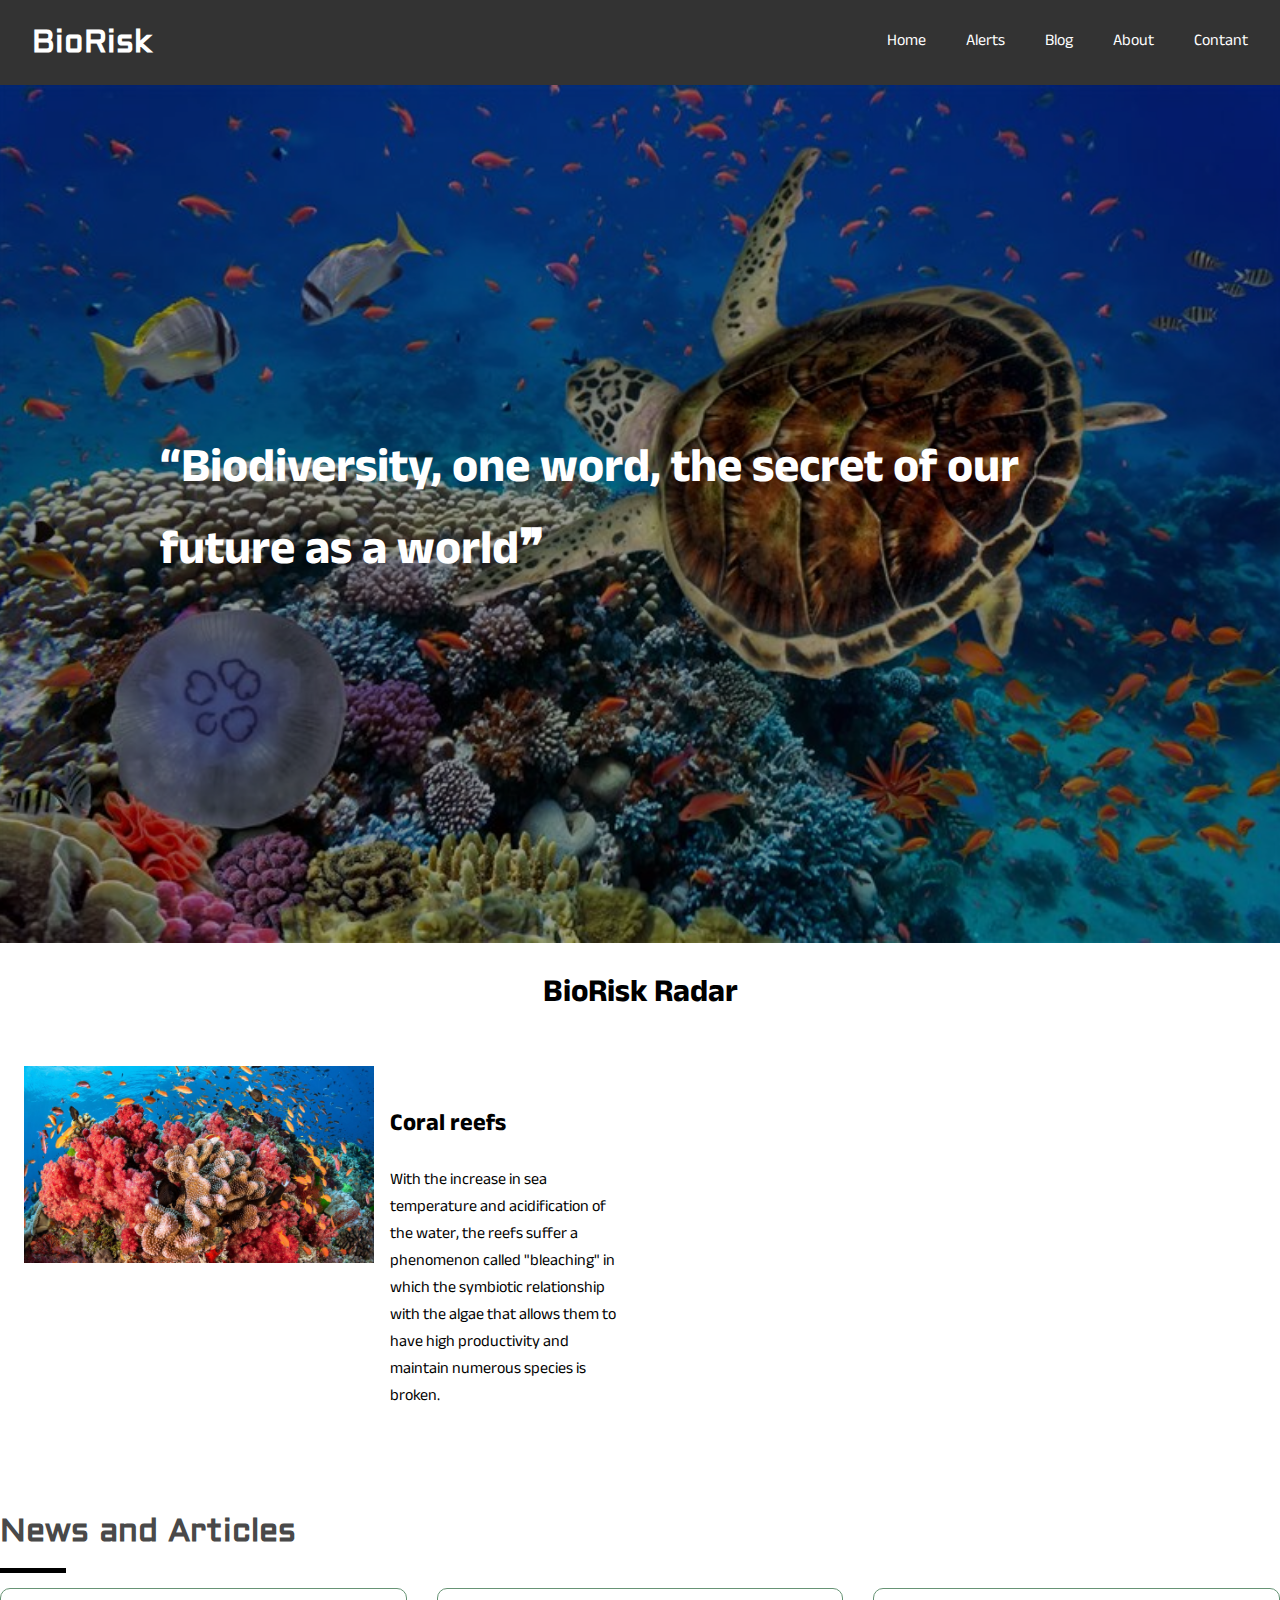
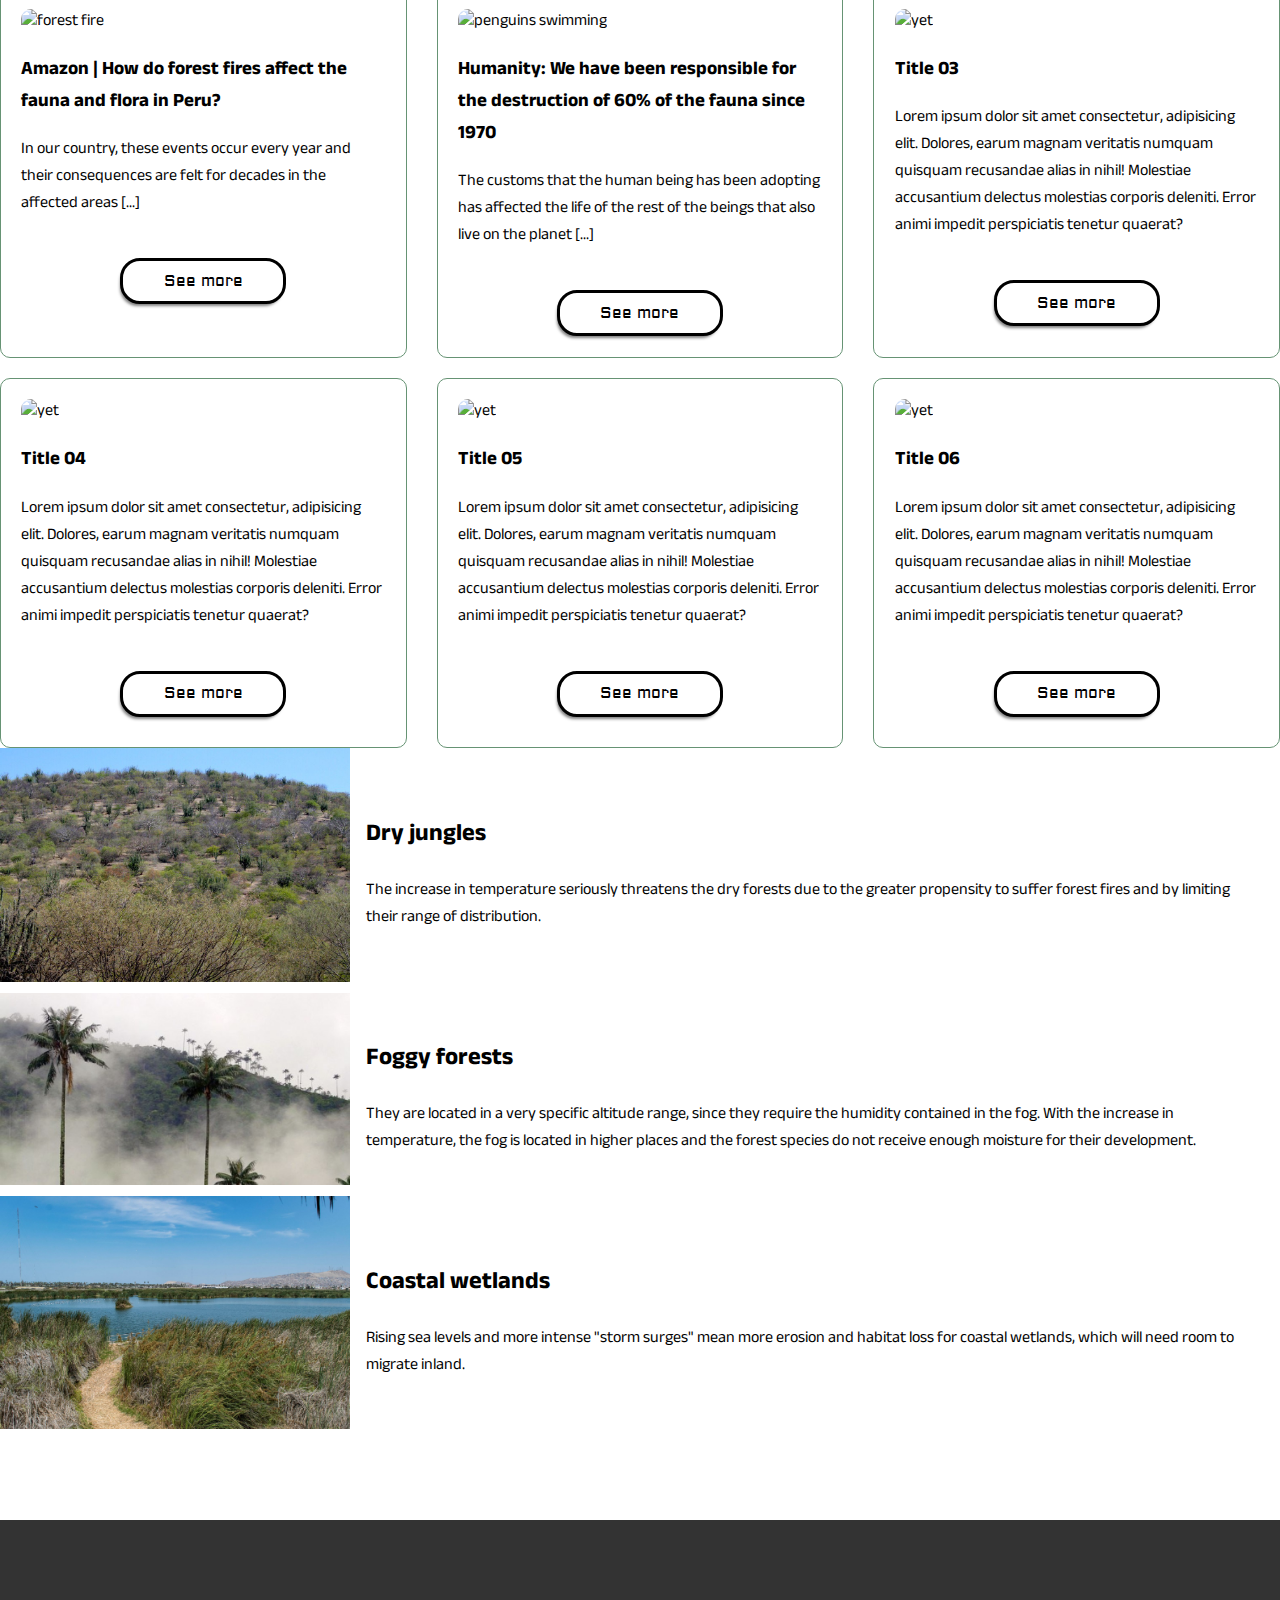
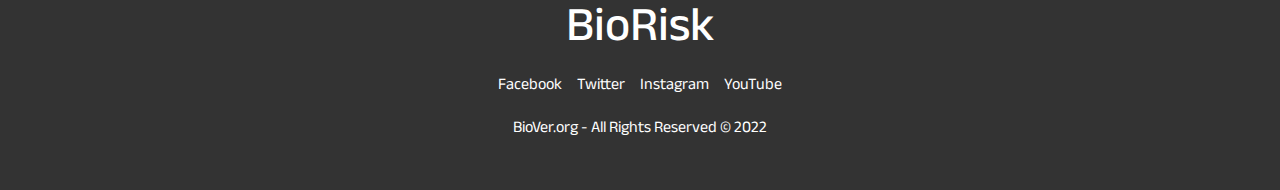
==== commit f3de5c4f: "Merge branch 'feature/second-part'" ====
--- a/7/landing-page-running-bio-ver/index.html
+++ b/7/landing-page-running-bio-ver/index.html
@@ -11,21 +11,21 @@
 
 <body>
     <div class="menu">
-        <div><a href="#nav">Inicio</a></div>
-        <div><a href="#about">Acerca de</a></div>
-        <div><a href="#plan">Planes</a></div>
-        <div><a href="#negocio">Únete como negocio</a></div>
-        <div><a href="#clients">Nuestros clientes</a></div>
+        <div class="navigation__content-inicio"><a href="#nav">Home</a></div>
+        <div class="navigation__content-about"><a href="#about">Alerts</a></div>
+        <div class="navigation__content-plan"><a href="#plan">Blog</a></div>
+        <div class="navigation__content-negocio"><a href="#negocio">About</a></div>
+        <div class="navigation__content-our-clients"><a href="#clients">Contant</a></div>
     </div>
     <div class="container">
         <nav class="navigation">
-            <h1 class="navigation__title aldrich-text">RUNNING ARTIST APP</h1>
+            <h1 class="navigation__title aldrich-text">BioRisk</h1>
             <div class="navigation__content">
-                <div class="navigation__content-inicio"><a href="#nav">Inicio</a></div>
-                <div class="navigation__content-about"><a href="#about">Acerca de</a></div>
-                <div class="navigation__content-plan"><a href="#plan">Planes</a></div>
-                <div class="navigation__content-negocio"><a href="#negocio">Únete como negocio</a></div>
-                <div class="navigation__content-our-clients"><a href="#clients">Nuestros clientes</a></div>
+                <div class="navigation__content-inicio"><a href="#nav">Home</a></div>
+                <div class="navigation__content-about"><a href="#about">Alerts</a></div>
+                <div class="navigation__content-plan"><a href="#plan">Blog</a></div>
+                <div class="navigation__content-negocio"><a href="#negocio">About</a></div>
+                <div class="navigation__content-our-clients"><a href="#clients">Contant</a></div>
             </div>
             <div class="navigation__mobile">
                 <span class="line1__navigation"></span>
@@ -35,37 +35,23 @@
         </nav>
         <section class="hero">
             <div class="hero__content">
-                <h1 class="hero__content-title" id="nav">"The world is your canvas, and you are the pencil!"</h1>
-                <p class="hero__content-foot">Running Artist, Inc.</p>
-                <div class="button_light aldrich-text"><a href="#call">CONOCER MAS</a></div>
+                <h2 class="hero__content-title" id="nav">“Biodiversity, one word, the secret of our future as a world❞</h2>
             </div>
-            <img src="images/pareja-corriendo.jpg" class="hero__image"></img>
         </section>
-        <section class="content">
-            <div class="content__about">
-                <h2 class="content-title" id="about">ACERCA DE</h2>
-                <div class="content-divider"></div>
-                <p class="content-description"><b>Running artist app</b> es la aplicación que te ayudará a desarrollar
-                    el hábito de correr al mismo tiempo que motivarte a realizarlo al representar figuras con tu avance
-                    diario.</p>
-                <div class="content__about-part">
-                    <div class="content__about-part-one">
-                        <p>Con <b>Running artist app</b> te proponemos una nueva forma de correr, tendrás acceso a las
-                            siguiente funciones:</p>
-                        <ul>
-                            <li>Al iniciar la aplicación y empezar tu recorrido Running artist registrará la ruta que
-                                sigues en tu trayecto con la que podrás formar interesante figuras.</li>
-                            <li>Al finalizar el recorrido tu sesión quedará registrada en la aplicación junto a las
-                                figuras que realizaste.</li>
-                            <li>Comparte tus resultados con tus amigos y incentivalos a correr y formar nuevas figuras
-                                juntos.</li>
-                        </ul>
+        <section class="radar">
+            <h2 class="radar_title">BioRisk Radar</h2>
+            <div class="cards">
+                <div class="card">
+                    <div class="card_image">
+                        <img src="images/coral-reefs.jpg" width="350" alt="Image of Coral reefs">
                     </div>
-                    <div class="content__about-part-two">
-                        <p>Con <b>Running app</b> también gana Kinetic Points, un sistema que te otorgará puntos por
-                            cada 50m. de recorrido. Juntalos y canjealos por productos de nuestras marcas seleccionadas.
+                    <div class="card_content">
+                        <h3 class="card_content-title">Coral reefs</h3>
+                        <p class="card_content-summary">
+                            With the increase in sea temperature and acidification of the water, the reefs suffer a phenomenon called 
+                            "bleaching" in which the symbiotic relationship with the algae that allows them to have high productivity 
+                            and maintain numerous species is broken.
                         </p>
-                        <div class="content__about-part-two__button button_light aldrich-text"><a href="#clients">MARCAS</a></div>
                     </div>
                 </div>
             </div>
@@ -110,6 +96,43 @@
                         <div class="content__news-button button_light aldrich-text"><a href="#">See more</a></div>
                     </article>
                 </section>
+                <div class="card">
+                    <div class="card_image">
+                        <img src="images/dry-jungles.jpg" width="350" alt="Image of dry jungles">
+                    </div>
+                    <div class="card_content">
+                        <h3 class="card_content-title">Dry jungles</h3>
+                        <p class="card_content-summary">
+                            The increase in temperature seriously threatens the dry forests due to the greater propensity to suffer forest 
+                            fires and by limiting their range of distribution.
+                        </p>
+                    </div>
+                </div>
+                <div class="card">
+                    <div class="card_image">
+                        <img src="images/foggy-forests.jpg" width="350" alt="Image of foggy forests">
+                    </div>
+                    <div class="card_content">
+                        <h3 class="card_content-title">Foggy forests</h3>
+                        <p class="card_content-summary">
+                            They are located in a very specific altitude range, since they require the humidity contained in the fog. 
+                            With the increase in temperature, the fog is located in higher places and the forest species do not receive 
+                            enough moisture for their development.
+                        </p>
+                    </div>
+                </div>
+                <div class="card">
+                    <div class="card_image">
+                        <img src="images/coastal-wetlands.jpg" width="350" alt="Image of coastal wetlands">
+                    </div>
+                    <div class="card_content">
+                        <h3 class="card_content-title">Coastal wetlands</h3>
+                        <p class="card_content-summary">
+                            Rising sea levels and more intense "storm surges" mean more erosion and habitat loss for coastal wetlands, 
+                            which will need room to migrate inland.
+                        </p>
+                    </div>
+                </div>
             </div>
         </section>
         <footer class="footer">
--- a/7/landing-page-running-bio-ver/styles/style.css
+++ b/7/landing-page-running-bio-ver/styles/style.css
@@ -131,27 +131,80 @@
 
 /*hero*/
 .hero {
-    display: flex;
+    background-image: url("../images/biodiversity.jpeg");
+    background-repeat: no-repeat;
+    background-size: cover;
+    background-position: center;
+    height: calc(100vh - 42px);
 }
 
 .hero__content {
+    width: 100%;
+    height: 100%;
+    background-color: rgba(0,0,0,0.4);
     display: flex;
     flex-direction: column;
     justify-content: center;
-    width: 65%;
-    padding: 0 5%;
-    background-color: var(--gray);
+    align-items: center;
     color: var(--white);
 }
 
 .hero__content-title {
     margin: 0;
     font-size: 3rem;
+    width: 60rem;
 }
 
 .hero__content-foot {
     font-size: 1.5rem;
     margin-top: 0;
+}
+
+.radar_title {
+    text-align: center;
+    font-size: 2rem;
+    font-weight: bold;
+}
+
+.cards {
+    padding: 1rem 1.5rem 2.5rem;
+    display: grid;
+    grid-template-columns: repeat(1, 1fr);
+    gap: 1rem;
+}
+
+@media (min-width: 920px) {
+    .cards {
+        display: grid;
+        grid-template-columns: repeat(2, 1fr);
+    }
+}
+
+.card {
+    display: grid;
+    grid-template-rows: repeat(2, auto);
+}
+
+@media(min-width: 920px) {
+    .card {
+        display: flex;
+    }
+}
+
+.card_image {
+    height: 100%;
+}
+
+.card_content {
+    display: flex;
+    flex-direction: column;
+    justify-content: center;
+    padding: 1rem 1rem;
+}
+
+.card_content-title {
+    font-size: 1.5rem;
+    margin-bottom: 5px;
 }
 
 .button_light {
